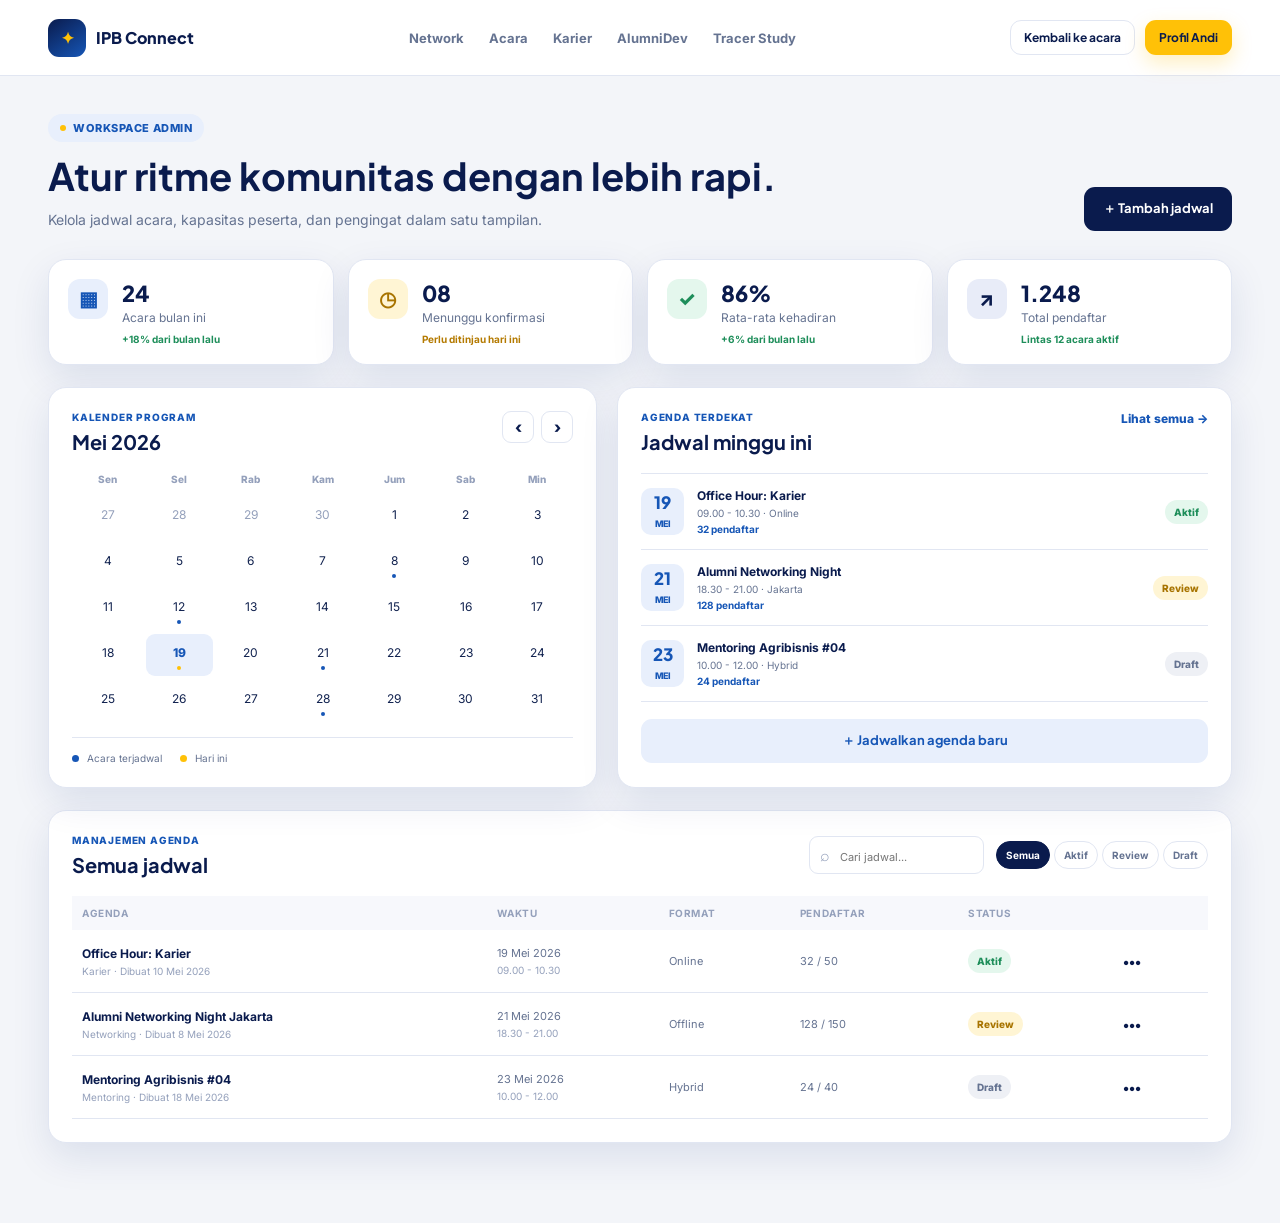
==== admin.html @ ac5ba9db "iupdateee" ====
<!DOCTYPE html>
<html lang="id">
<head>
  <meta charset="UTF-8">
  <meta name="viewport" content="width=device-width, initial-scale=1">
  <title>Admin Jadwal | IPB Connect</title>
  <link rel="stylesheet" href="app.css">
</head>
<body>
  <header class="topnav">
    <div class="container admin-nav-inner">
      <a class="brand" href="dashboard.html"><span class="brand-mark">✦</span>IPB Connect</a>
      <nav class="navlinks">
        <a href="network.html">Network</a><a href="events.html">Acara</a><a href="jobs.html">Karier</a><a href="alumnidev.html">AlumniDev</a><a href="tracer.html">Tracer Study</a>
      </nav>
      <div class="nav-actions"><a class="btn btn-outline btn-sm" href="events.html">Kembali ke acara</a><a class="btn btn-gold btn-sm" href="profile.html">Profil Andi</a></div>
    </div>
  </header>

  <main class="page admin-page">
    <div class="container">
      <div class="page-head">
        <div><span class="eyebrow"><i></i> Workspace admin</span><h1>Atur ritme komunitas dengan lebih rapi.</h1><p>Kelola jadwal acara, kapasitas peserta, dan pengingat dalam satu tampilan.</p></div>
        <button class="btn btn-primary" data-modal="schedule-modal">＋ Tambah jadwal</button>
      </div>

      <section class="admin-stats" aria-label="Ringkasan jadwal">
        <article class="admin-stat"><span class="admin-stat-icon blue">▦</span><div><strong>24</strong><span>Acara bulan ini</span><small>+18% dari bulan lalu</small></div></article>
        <article class="admin-stat"><span class="admin-stat-icon gold">◷</span><div><strong>08</strong><span>Menunggu konfirmasi</span><small class="warning-text">Perlu ditinjau hari ini</small></div></article>
        <article class="admin-stat"><span class="admin-stat-icon green">✓</span><div><strong>86%</strong><span>Rata-rata kehadiran</span><small>+6% dari bulan lalu</small></div></article>
        <article class="admin-stat"><span class="admin-stat-icon navy">↗</span><div><strong>1.248</strong><span>Total pendaftar</span><small>Lintas 12 acara aktif</small></div></article>
      </section>

      <div class="admin-layout">
        <section class="admin-panel calendar-panel">
          <div class="panel-heading"><div><span class="panel-kicker">Kalender program</span><h2>Mei 2026</h2></div><div class="calendar-actions"><button class="icon-action" data-toast="Bulan sebelumnya">‹</button><button class="icon-action" data-toast="Bulan berikutnya">›</button></div></div>
          <div class="calendar-weekdays"><span>Sen</span><span>Sel</span><span>Rab</span><span>Kam</span><span>Jum</span><span>Sab</span><span>Min</span></div>
          <div class="calendar-grid">
            <span class="calendar-day muted-day">27</span><span class="calendar-day muted-day">28</span><span class="calendar-day muted-day">29</span><span class="calendar-day muted-day">30</span><span class="calendar-day">1</span><span class="calendar-day">2</span><span class="calendar-day">3</span>
            <span class="calendar-day">4</span><span class="calendar-day">5</span><span class="calendar-day">6</span><span class="calendar-day">7</span><span class="calendar-day has-event">8<i></i></span><span class="calendar-day">9</span><span class="calendar-day">10</span>
            <span class="calendar-day">11</span><span class="calendar-day has-event">12<i></i></span><span class="calendar-day">13</span><span class="calendar-day">14</span><span class="calendar-day">15</span><span class="calendar-day">16</span><span class="calendar-day">17</span>
            <span class="calendar-day">18</span><span class="calendar-day today has-event">19<i></i></span><span class="calendar-day">20</span><span class="calendar-day has-event">21<i></i></span><span class="calendar-day">22</span><span class="calendar-day">23</span><span class="calendar-day">24</span>
            <span class="calendar-day">25</span><span class="calendar-day">26</span><span class="calendar-day">27</span><span class="calendar-day has-event">28<i></i></span><span class="calendar-day">29</span><span class="calendar-day">30</span><span class="calendar-day">31</span>
          </div>
          <div class="calendar-legend"><span><i class="dot blue-dot"></i> Acara terjadwal</span><span><i class="dot gold-dot"></i> Hari ini</span></div>
        </section>

        <section class="admin-panel upcoming-panel">
          <div class="panel-heading"><div><span class="panel-kicker">Agenda terdekat</span><h2>Jadwal minggu ini</h2></div><a class="text-link" href="events.html">Lihat semua →</a></div>
          <div class="agenda-list">
            <article class="agenda-item"><div class="agenda-date"><b>19</b><span>MEI</span></div><div class="agenda-copy"><strong>Office Hour: Karier</strong><span>09.00 - 10.30 · Online</span><small>32 pendaftar</small></div><span class="status status-live">Aktif</span></article>
            <article class="agenda-item"><div class="agenda-date"><b>21</b><span>MEI</span></div><div class="agenda-copy"><strong>Alumni Networking Night</strong><span>18.30 - 21.00 · Jakarta</span><small>128 pendaftar</small></div><span class="status status-review">Review</span></article>
            <article class="agenda-item"><div class="agenda-date"><b>23</b><span>MEI</span></div><div class="agenda-copy"><strong>Mentoring Agribisnis #04</strong><span>10.00 - 12.00 · Hybrid</span><small>24 pendaftar</small></div><span class="status status-draft">Draft</span></article>
          </div>
          <button class="btn btn-soft full-btn" data-modal="schedule-modal">＋ Jadwalkan agenda baru</button>
        </section>
      </div>

      <section class="admin-panel schedule-table-panel">
        <div class="panel-heading table-heading"><div><span class="panel-kicker">Manajemen agenda</span><h2>Semua jadwal</h2></div><div class="schedule-tools"><div class="admin-search">⌕ <input placeholder="Cari jadwal..."></div><div class="filterbar compact-filter"><button class="active" data-filter="all">Semua</button><button data-filter="active">Aktif</button><button data-filter="review">Review</button><button data-filter="draft">Draft</button></div></div></div>
        <div class="schedule-table-wrap"><table class="schedule-table"><thead><tr><th>Agenda</th><th>Waktu</th><th>Format</th><th>Pendaftar</th><th>Status</th><th></th></tr></thead><tbody>
          <tr data-category="active"><td><strong>Office Hour: Karier</strong><small>Karier · Dibuat 10 Mei 2026</small></td><td>19 Mei 2026<br><small>09.00 - 10.30</small></td><td>Online</td><td>32 / 50</td><td><span class="status status-live">Aktif</span></td><td><button class="table-more" data-toast="Menu jadwal dibuka">•••</button></td></tr>
          <tr data-category="review"><td><strong>Alumni Networking Night Jakarta</strong><small>Networking · Dibuat 8 Mei 2026</small></td><td>21 Mei 2026<br><small>18.30 - 21.00</small></td><td>Offline</td><td>128 / 150</td><td><span class="status status-review">Review</span></td><td><button class="table-more" data-toast="Menu jadwal dibuka">•••</button></td></tr>
          <tr data-category="draft"><td><strong>Mentoring Agribisnis #04</strong><small>Mentoring · Dibuat 18 Mei 2026</small></td><td>23 Mei 2026<br><small>10.00 - 12.00</small></td><td>Hybrid</td><td>24 / 40</td><td><span class="status status-draft">Draft</span></td><td><button class="table-more" data-toast="Menu jadwal dibuka">•••</button></td></tr>
        </tbody></table></div>
      </section>
    </div>
  </main>

  <div class="modal-backdrop" id="schedule-modal"><div class="modal"><button class="modal-close" data-close-modal>×</button><span class="eyebrow"><i></i> Jadwal baru</span><h2 style="margin-top:14px">Buat agenda komunitas</h2><p style="margin-top:8px">Lengkapi detail dasar, lalu tim dapat meninjau sebelum dipublikasikan.</p><form class="admin-form" data-submit="Jadwal berhasil disimpan sebagai draft."><div class="form-grid"><div class="field"><label>Nama agenda</label><input required placeholder="Contoh: Forum alumni bulanan"></div><div class="field"><label>Kategori</label><select><option>Networking</option><option>Karier</option><option>Mentoring</option><option>Riset</option></select></div><div class="field"><label>Tanggal</label><input required type="date"></div><div class="field"><label>Waktu</label><input required type="time"></div><div class="field"><label>Format</label><select><option>Online</option><option>Offline</option><option>Hybrid</option></select></div><div class="field"><label>Kapasitas</label><input required type="number" min="1" placeholder="50"></div><div class="field full"><label>Catatan untuk peserta</label><textarea rows="3" placeholder="Tambahkan informasi singkat tentang agenda..."></textarea></div></div><div class="modal-actions"><button type="button" class="btn btn-outline" data-close-modal>Batal</button><button class="btn btn-primary">Simpan jadwal</button></div></form></div></div>
  <script src="app.js"></script>
</body>
</html>
---- app.css ----
@import url('https://fonts.googleapis.com/css2?family=Plus+Jakarta+Sans:wght@500;600;700;800&family=Inter:wght@400;500;600;700&display=swap');
:root{--navy:#0A1B4D;--blue:#1656B6;--blue-soft:#E8EFFC;--gold:#FFC107;--green:#1E8E5A;--green-soft:#E4F7ED;--red:#D94B4B;--ink:#11224F;--muted:#657391;--muted-2:#94A0BB;--bg:#F3F5F9;--white:#fff;--border:#E1E6F2;--shadow:0 14px 38px rgba(13,40,117,.10);--radius:18px;--max:1240px}
*{box-sizing:border-box}html{scroll-behavior:smooth}body{margin:0;color:var(--ink);background:var(--bg);font-family:Inter,sans-serif;-webkit-font-smoothing:antialiased}a{text-decoration:none;color:inherit}button,input,select,textarea{font:inherit}button{cursor:pointer}h1,h2,h3,h4{font-family:'Plus Jakarta Sans',sans-serif;line-height:1.15;margin:0;color:var(--navy)}p{color:var(--muted);line-height:1.7;margin:0}.container{max-width:var(--max);margin:auto;padding:0 28px}.topnav{height:76px;background:rgba(255,255,255,.94);border-bottom:1px solid var(--border);display:flex;align-items:center;justify-content:space-between;position:sticky;top:0;z-index:10;backdrop-filter:blur(14px)}.brand{display:flex;align-items:center;gap:10px;font-family:'Plus Jakarta Sans';font-weight:800;color:var(--navy)}.brand-mark{width:38px;height:38px;border-radius:11px;background:linear-gradient(145deg,var(--navy),var(--blue));display:grid;place-items:center;color:var(--gold)}.brand-mark svg{width:21px}.navlinks{display:flex;gap:25px;align-items:center;font-size:13px;font-weight:700;color:var(--muted)}.navlinks a:hover,.navlinks a.active{color:var(--blue)}.nav-actions{display:flex;gap:10px;align-items:center}.btn{border:1px solid transparent;border-radius:11px;padding:12px 18px;font-family:'Plus Jakarta Sans';font-weight:700;font-size:13px;display:inline-flex;align-items:center;justify-content:center;gap:8px;transition:.2s}.btn:hover{transform:translateY(-1px)}.btn svg{width:16px;height:16px}.btn-primary{background:var(--navy);color:white}.btn-gold{background:var(--gold);color:var(--navy);box-shadow:0 8px 20px #ffc10740}.btn-outline{background:white;border-color:var(--border);color:var(--navy)}.btn-soft{background:var(--blue-soft);color:var(--blue)}.btn-danger{background:#fff1f1;color:var(--red)}.btn-sm{padding:9px 13px;font-size:12px}.eyebrow{display:inline-flex;gap:7px;align-items:center;padding:7px 12px;border-radius:999px;background:var(--blue-soft);color:var(--blue);font-size:11px;font-weight:800;letter-spacing:.05em;text-transform:uppercase}.eyebrow i{width:6px;height:6px;background:var(--gold);border-radius:50%}.page{padding:38px 0 76px}.page-head{display:flex;justify-content:space-between;gap:24px;align-items:flex-end;margin-bottom:28px}.page-head h1{font-size:clamp(26px,4vw,38px);margin-top:12px}.page-head p{margin-top:10px;max-width:650px;font-size:14px}.page-actions{display:flex;gap:10px;flex-wrap:wrap}.grid{display:grid;gap:18px}.grid-2{grid-template-columns:repeat(2,minmax(0,1fr))}.grid-3{grid-template-columns:repeat(3,minmax(0,1fr))}.grid-4{grid-template-columns:repeat(4,minmax(0,1fr))}.card{background:var(--white);border:1px solid var(--border);border-radius:var(--radius);padding:22px;box-shadow:0 2px 9px #0d28770b}.card h3{font-size:16px}.card-head{display:flex;align-items:center;justify-content:space-between;gap:12px;margin-bottom:17px}.muted{color:var(--muted-2);font-size:12px}.metric{font-family:'Plus Jakarta Sans';font-weight:800;font-size:27px;color:var(--navy)}.metric-label{font-size:12px;color:var(--muted);margin-top:4px}.avatar{width:46px;height:46px;border-radius:14px;display:grid;place-items:center;color:#fff;font-family:'Plus Jakarta Sans';font-weight:800;flex:none;background:linear-gradient(135deg,var(--blue),var(--navy))}.avatar.sm{width:36px;height:36px;border-radius:11px;font-size:11px}.person{display:flex;align-items:center;gap:12px}.person strong{display:block;font-family:'Plus Jakarta Sans';font-size:13px;color:var(--navy)}.person span{display:block;font-size:12px;color:var(--muted);margin-top:3px}.tag{display:inline-block;padding:6px 9px;border-radius:7px;background:var(--blue-soft);color:var(--blue);font-size:10px;font-weight:800}.tag.green{background:var(--green-soft);color:var(--green)}.tag.gold{background:#FFF4D6;color:#9C7000}.tag.red{background:#FFF0F0;color:var(--red)}.hero-strip{background:linear-gradient(120deg,var(--navy),#123893 58%,var(--blue));border-radius:24px;padding:35px;color:#fff;display:flex;justify-content:space-between;align-items:center;gap:28px;overflow:hidden;position:relative}.hero-strip:after{content:'';position:absolute;width:230px;height:230px;border:30px solid #ffffff12;border-radius:50%;right:8%;bottom:-150px}.hero-strip h2{color:white;font-size:28px;max-width:620px}.hero-strip p{color:#d9e3ff;margin-top:10px;max-width:600px;font-size:14px}.hero-strip .btn{margin-top:21px}.hero-stat{display:flex;gap:28px;margin-top:25px}.hero-stat b{font:800 23px 'Plus Jakarta Sans';display:block}.hero-stat span{font-size:11px;color:#c9d5f4}.icon-block{width:44px;height:44px;border-radius:12px;background:var(--blue-soft);color:var(--blue);display:grid;place-items:center}.icon-block svg{width:21px}.filterbar{display:flex;gap:10px;flex-wrap:wrap;margin-bottom:20px}.filterbar button{border:1px solid var(--border);background:#fff;border-radius:999px;padding:9px 14px;color:var(--muted);font-size:12px;font-weight:700}.filterbar button.active,.filterbar button:hover{background:var(--navy);border-color:var(--navy);color:white}.searchline{display:flex;gap:10px;margin-bottom:22px}.searchline input,.field input,.field select,.field textarea{border:1px solid var(--border);background:#fff;border-radius:10px;padding:12px 13px;outline:none;color:var(--ink);width:100%}.searchline input:focus,.field input:focus,.field select:focus,.field textarea:focus{border-color:var(--blue);box-shadow:0 0 0 3px var(--blue-soft)}.searchline input{flex:1}.profile-card{display:flex;gap:16px;align-items:flex-start}.profile-card .profile-main{flex:1}.profile-card h3{font-size:15px}.profile-card p{font-size:12px;margin-top:5px}.profile-card .card-foot{display:flex;justify-content:space-between;align-items:center;margin-top:17px}.event-card,.job-card,.program-card{overflow:hidden;padding:0}.visual{height:126px;padding:18px;color:white;position:relative;background:linear-gradient(135deg,var(--blue),var(--navy))}.visual.green{background:linear-gradient(135deg,#2E7D5B,#134731)}.visual.gold{background:linear-gradient(135deg,#C98A1E,#7A4A0F)}.visual.violet{background:linear-gradient(135deg,#6C5CE7,#3C257E)}.visual .tag{background:#ffffff2b;color:white}.visual svg{position:absolute;width:70px;height:70px;right:18px;bottom:10px;opacity:.22}.card-body{padding:19px}.card-body h3{font-size:15px}.meta{display:flex;gap:10px;flex-wrap:wrap;color:var(--muted-2);font-size:11px;margin:12px 0}.meta span{display:flex;align-items:center;gap:4px}.meta svg{width:13px}.card-body .desc{font-size:12px;line-height:1.6}.card-foot{display:flex;align-items:center;justify-content:space-between;gap:10px;margin-top:15px}.salary{font:800 13px 'Plus Jakarta Sans';color:var(--green)}.table{width:100%;border-collapse:collapse;font-size:12px}.table th{text-align:left;color:var(--muted-2);font-size:10px;text-transform:uppercase;letter-spacing:.05em;padding:11px;border-bottom:1px solid var(--border)}.table td{padding:15px 11px;border-bottom:1px solid var(--border);vertical-align:middle}.table tr:last-child td{border-bottom:0}.progress{height:8px;background:#edf1f7;border-radius:9px;overflow:hidden}.progress span{display:block;height:100%;border-radius:inherit;background:var(--blue)}.steps{display:flex;gap:0;margin:28px 0 34px}.step{flex:1;position:relative;text-align:center;color:var(--muted-2);font-size:11px;font-weight:700}.step:before{content:'';display:block;width:29px;height:29px;margin:0 auto 9px;border-radius:50%;background:#e9edf5;border:2px solid #e9edf5;color:var(--muted-2);line-height:25px}.step:after{content:'';height:2px;background:#e9edf5;position:absolute;top:14px;left:calc(50% + 15px);right:calc(-50% + 15px)}.step:last-child:after{display:none}.step.done,.step.active{color:var(--blue)}.step.done:before,.step.active:before{background:var(--blue);border-color:var(--blue);color:white}.step.done:before{content:'✓'}.step.active:before{content:'•';font-size:20px}.step.done:after{background:var(--blue)}.form-grid{display:grid;grid-template-columns:repeat(2,1fr);gap:16px}.field{display:flex;flex-direction:column;gap:7px}.field.full{grid-column:1/-1}.field label{font-size:12px;font-weight:700;color:var(--navy)}.field textarea{min-height:100px;resize:vertical}.notice{border-radius:13px;padding:14px 16px;background:var(--blue-soft);font-size:12px;color:var(--blue);line-height:1.6}.notice.gold{background:#FFF6D8;color:#866100}.bar-chart{height:170px;display:flex;align-items:flex-end;gap:14px;padding-top:20px}.bar{flex:1;background:var(--blue-soft);border-radius:8px 8px 0 0;position:relative;min-height:20px}.bar.active{background:var(--blue)}.bar b{position:absolute;bottom:-22px;left:50%;transform:translateX(-50%);font-size:10px;color:var(--muted-2);font-weight:600}.toast{position:fixed;right:22px;bottom:22px;background:var(--navy);color:white;padding:13px 17px;border-radius:11px;font-size:12px;box-shadow:var(--shadow);opacity:0;transform:translateY(15px);pointer-events:none;transition:.25s;z-index:30}.toast.show{opacity:1;transform:none}.modal-backdrop{position:fixed;inset:0;background:#09183d88;display:none;place-items:center;z-index:20;padding:20px}.modal-backdrop.open{display:grid}.modal{background:white;border-radius:18px;width:min(520px,100%);padding:25px;box-shadow:var(--shadow)}.modal-head{display:flex;justify-content:space-between;gap:15px;align-items:start;margin-bottom:18px}.modal-close{border:0;background:var(--bg);width:31px;height:31px;border-radius:8px;color:var(--muted)}.auth-page{min-height:100vh;background:linear-gradient(135deg,#f6f8fc 0%,#e8effc 100%);display:grid;place-items:center;padding:24px}.auth-wrap{width:min(980px,100%);display:grid;grid-template-columns:1fr 1fr;background:#fff;border-radius:24px;overflow:hidden;box-shadow:var(--shadow)}.auth-aside{padding:45px;background:linear-gradient(145deg,var(--navy),var(--blue));color:white;position:relative}.auth-aside h1{color:white;font-size:34px;margin-top:25px}.auth-aside p{color:#d9e3ff;font-size:14px;margin-top:14px}.auth-aside ul{margin-top:30px;display:grid;gap:16px;font-size:13px}.auth-aside li{display:flex;gap:10px;align-items:center}.auth-aside li i{width:22px;height:22px;background:var(--gold);border-radius:50%;display:grid;place-items:center;color:var(--navy);font-style:normal;font-weight:800}.auth-form{padding:45px}.auth-form h2{font-size:25px}.auth-form>p{font-size:13px;margin-top:8px}.auth-form .field{margin-top:20px}.auth-form .btn{width:100%;margin-top:22px}.auth-foot{text-align:center;font-size:12px;margin-top:21px;color:var(--muted)}.auth-foot a{color:var(--blue);font-weight:700}
@media(max-width:900px){.navlinks{display:none}.grid-4{grid-template-columns:repeat(2,1fr)}.grid-3{grid-template-columns:repeat(2,1fr)}.hero-strip{align-items:flex-start}.page-head{align-items:flex-start;flex-direction:column}.auth-wrap{grid-template-columns:1fr}.auth-aside{display:none}}
@media(max-width:600px){.container{padding:0 17px}.page{padding-top:25px}.grid-2,.grid-3,.grid-4{grid-template-columns:1fr}.hero-strip{padding:25px 21px}.hero-strip h2{font-size:23px}.hero-stat{gap:17px}.hero-stat b{font-size:18px}.searchline{flex-direction:column}.form-grid{grid-template-columns:1fr}.field.full{grid-column:auto}.topnav{height:68px}.nav-actions .btn-outline{display:none}.auth-form{padding:29px 23px}}

/* Admin schedule workspace */
.admin-nav-inner{display:flex;justify-content:space-between;width:100%;align-items:center}.admin-page{padding-bottom:80px}.admin-stats{display:grid;grid-template-columns:repeat(4,1fr);gap:14px;margin:28px 0 22px}.admin-stat,.admin-panel{background:var(--white);border:1px solid var(--border);box-shadow:var(--shadow);border-radius:var(--radius)}.admin-stat{display:flex;gap:14px;padding:19px}.admin-stat-icon{width:40px;height:40px;border-radius:12px;display:grid;place-items:center;font-size:20px;font-weight:800}.admin-stat-icon.blue{background:var(--blue-soft);color:var(--blue)}.admin-stat-icon.gold{background:#fff5d4;color:#a87400}.admin-stat-icon.green{background:var(--green-soft);color:var(--green)}.admin-stat-icon.navy{background:#e8ecf8;color:var(--navy)}.admin-stat strong{display:block;font:800 22px 'Plus Jakarta Sans';color:var(--navy)}.admin-stat span:not(.admin-stat-icon){display:block;font-size:12px;color:var(--muted);margin-top:3px}.admin-stat small{display:block;color:var(--green);font-size:10px;font-weight:700;margin-top:8px}.admin-stat .warning-text{color:#b47a00}.admin-layout{display:grid;grid-template-columns:1fr 1.12fr;gap:20px;margin-bottom:22px}.admin-panel{padding:23px}.panel-heading{display:flex;justify-content:space-between;gap:16px;align-items:flex-start;margin-bottom:20px}.panel-kicker{display:block;text-transform:uppercase;letter-spacing:.08em;font-size:10px;color:var(--blue);font-weight:800;margin-bottom:7px}.panel-heading h2{font-size:20px}.calendar-actions{display:flex;gap:7px}.icon-action,.table-more{border:1px solid var(--border);background:var(--white);color:var(--navy);border-radius:9px;width:32px;height:32px;font-weight:800}.icon-action:hover,.table-more:hover{background:var(--blue-soft);color:var(--blue)}.calendar-weekdays,.calendar-grid{display:grid;grid-template-columns:repeat(7,1fr);text-align:center}.calendar-weekdays{font-size:10px;font-weight:800;color:var(--muted-2);margin-bottom:9px}.calendar-day{position:relative;min-height:42px;padding-top:11px;font-size:12px;color:var(--ink);border-radius:9px;margin:2px}.calendar-day:hover,.calendar-day.today{background:var(--blue-soft);color:var(--blue);font-weight:800}.calendar-day.muted-day{color:var(--muted-2)}.calendar-day.has-event i{position:absolute;bottom:6px;left:50%;width:4px;height:4px;border-radius:50%;background:var(--blue);transform:translateX(-50%)}.calendar-day.today i{background:var(--gold)}.calendar-legend{display:flex;gap:18px;border-top:1px solid var(--border);margin-top:13px;padding-top:14px;color:var(--muted);font-size:10px}.dot{display:inline-block;width:7px;height:7px;border-radius:50%;margin-right:5px}.blue-dot{background:var(--blue)}.gold-dot{background:var(--gold)}.text-link{font-size:12px;font-weight:800;color:var(--blue);white-space:nowrap}.agenda-list{border-top:1px solid var(--border)}.agenda-item{display:flex;align-items:center;gap:13px;padding:14px 0;border-bottom:1px solid var(--border)}.agenda-date{width:43px;height:47px;flex:0 0 43px;background:var(--blue-soft);border-radius:10px;text-align:center;padding-top:6px;color:var(--blue)}.agenda-date b{display:block;font:800 17px 'Plus Jakarta Sans';line-height:1}.agenda-date span{font-size:9px;font-weight:800}.agenda-copy{min-width:0;flex:1}.agenda-copy strong,.agenda-copy span,.agenda-copy small{display:block;overflow:hidden;text-overflow:ellipsis;white-space:nowrap}.agenda-copy strong{font-size:12px;color:var(--navy)}.agenda-copy span{font-size:10px;color:var(--muted);margin-top:4px}.agenda-copy small{font-size:10px;color:var(--blue);font-weight:700;margin-top:4px}.status{display:inline-flex;border-radius:999px;padding:6px 9px;font-size:10px;font-weight:800;white-space:nowrap}.status-live{background:var(--green-soft);color:var(--green)}.status-review{background:#fff5d4;color:#a87400}.status-draft{background:#eef0f5;color:var(--muted)}.full-btn{width:100%;margin-top:17px}.table-heading{align-items:center}.schedule-tools{display:flex;gap:12px;align-items:center}.admin-search{border:1px solid var(--border);border-radius:9px;padding:8px 10px;color:var(--muted-2);font-size:16px}.admin-search input{border:0;outline:0;width:135px;font-size:11px;color:var(--ink);margin-left:4px}.compact-filter{margin:0;gap:4px}.compact-filter button{padding:7px 9px;font-size:10px}.schedule-table-wrap{overflow-x:auto}.schedule-table{width:100%;border-collapse:collapse;min-width:720px}.schedule-table th{text-align:left;padding:11px 10px;background:#f7f8fc;color:var(--muted-2);font-size:10px;text-transform:uppercase;letter-spacing:.06em}.schedule-table td{padding:15px 10px;border-bottom:1px solid var(--border);font-size:11px;color:var(--muted);vertical-align:middle}.schedule-table td strong,.schedule-table td small{display:block}.schedule-table td strong{color:var(--navy);font-size:12px}.schedule-table td small{font-size:10px;margin-top:4px;color:var(--muted-2)}.table-more{border:0;background:transparent;font-size:14px}.admin-form{margin-top:20px}.admin-form .form-grid{margin-top:0}.modal-actions{display:flex;justify-content:flex-end;gap:9px;margin-top:20px}
@media(max-width:900px){.admin-stats{grid-template-columns:repeat(2,1fr)}.admin-layout{grid-template-columns:1fr}.schedule-tools{align-items:flex-end;flex-direction:column}.table-heading{align-items:flex-start}}
@media(max-width:600px){.admin-nav-inner .nav-actions .btn-gold{display:none}.admin-stats{grid-template-columns:1fr 1fr;gap:10px}.admin-stat{padding:14px 11px;gap:9px}.admin-stat-icon{width:34px;height:34px;font-size:16px}.admin-stat strong{font-size:18px}.admin-stat span:not(.admin-stat-icon){font-size:10px}.admin-panel{padding:17px}.admin-search{width:100%}.admin-search input{width:calc(100% - 30px)}.schedule-tools{width:100%}.compact-filter{width:100%;overflow:auto}.compact-filter button{flex:1}.panel-heading h2{font-size:18px}}
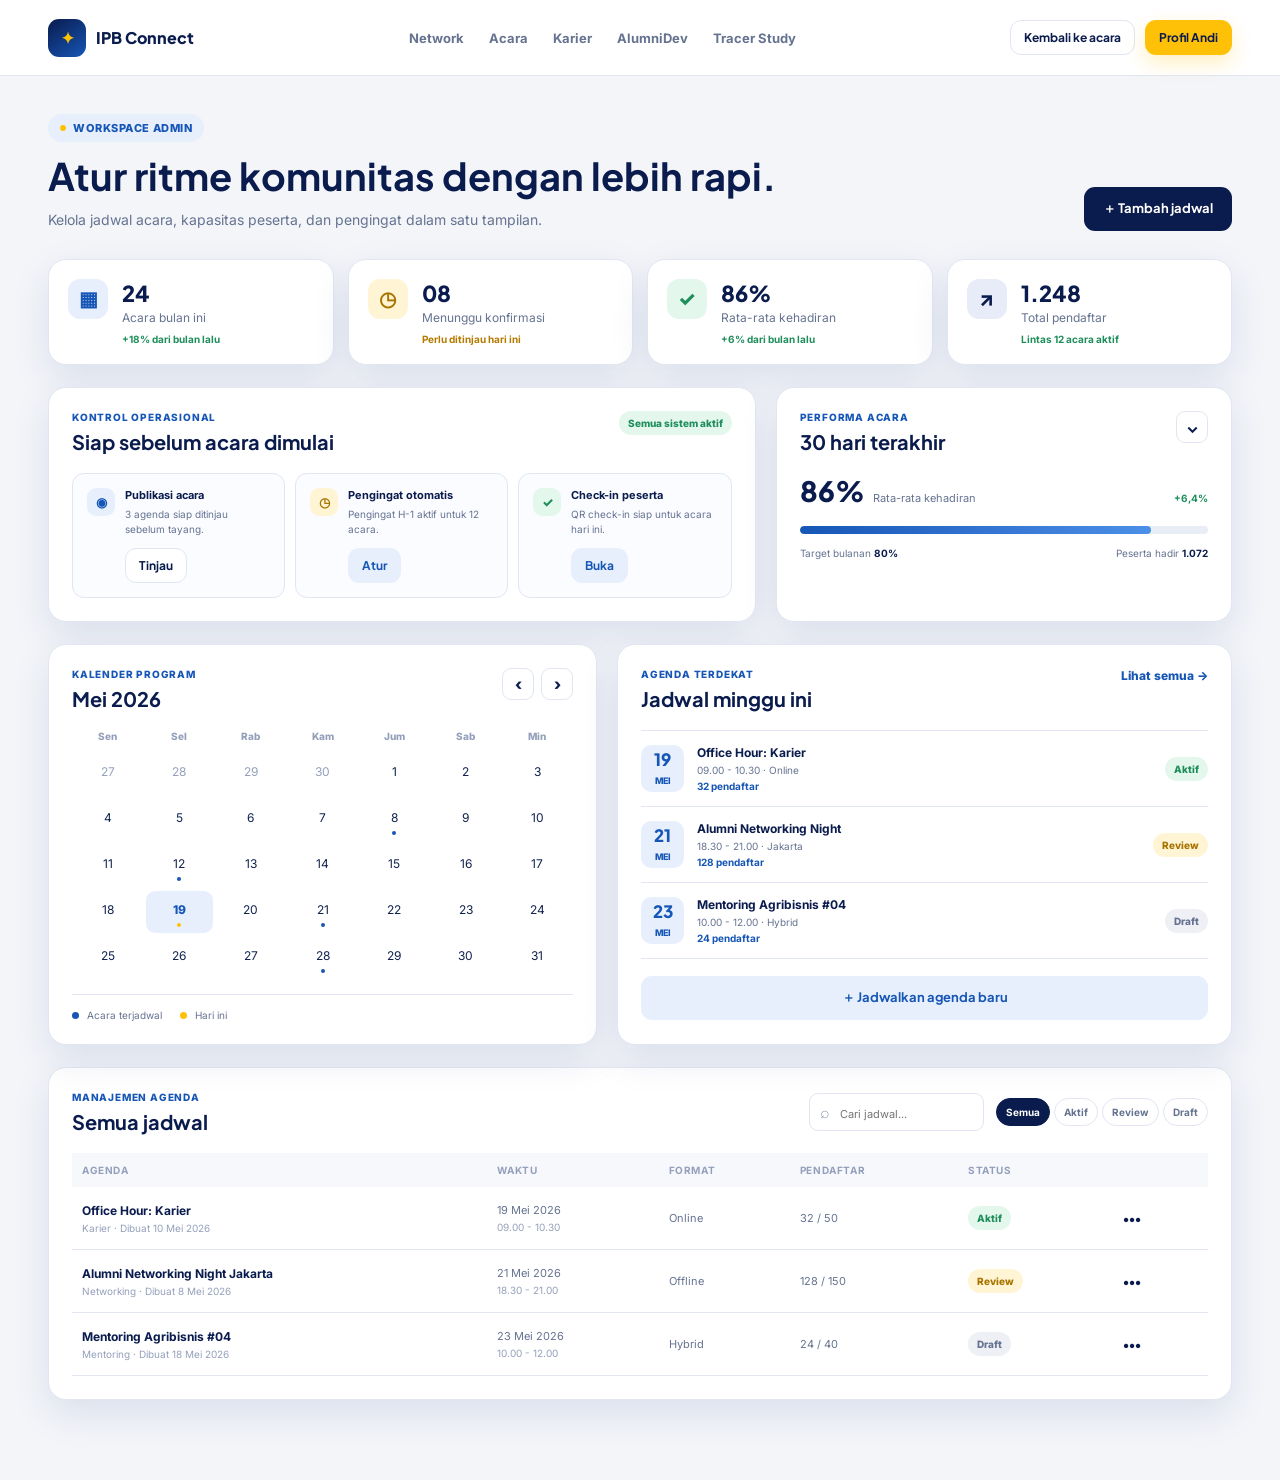
==== commit 664c5f38: "update admin page" ====
--- a/admin.html
+++ b/admin.html
@@ -29,6 +29,23 @@
         <article class="admin-stat"><span class="admin-stat-icon gold">◷</span><div><strong>08</strong><span>Menunggu konfirmasi</span><small class="warning-text">Perlu ditinjau hari ini</small></div></article>
         <article class="admin-stat"><span class="admin-stat-icon green">✓</span><div><strong>86%</strong><span>Rata-rata kehadiran</span><small>+6% dari bulan lalu</small></div></article>
         <article class="admin-stat"><span class="admin-stat-icon navy">↗</span><div><strong>1.248</strong><span>Total pendaftar</span><small>Lintas 12 acara aktif</small></div></article>
+      </section>
+
+      <section class="admin-operations">
+        <div class="admin-panel operation-panel">
+          <div class="panel-heading"><div><span class="panel-kicker">Kontrol operasional</span><h2>Siap sebelum acara dimulai</h2></div><span class="status status-live">Semua sistem aktif</span></div>
+          <div class="operation-grid">
+            <article class="operation-item"><span class="operation-icon">◉</span><div><strong>Publikasi acara</strong><p>3 agenda siap ditinjau sebelum tayang.</p></div><button class="btn btn-outline btn-sm" data-toast="Daftar review dibuka">Tinjau</button></article>
+            <article class="operation-item"><span class="operation-icon gold-icon">◷</span><div><strong>Pengingat otomatis</strong><p>Pengingat H-1 aktif untuk 12 acara.</p></div><button class="btn btn-soft btn-sm" data-toast="Pengaturan pengingat dibuka">Atur</button></article>
+            <article class="operation-item"><span class="operation-icon green-icon">✓</span><div><strong>Check-in peserta</strong><p>QR check-in siap untuk acara hari ini.</p></div><button class="btn btn-soft btn-sm" data-toast="Check-in acara dibuka">Buka</button></article>
+          </div>
+        </div>
+        <div class="admin-panel performance-panel">
+          <div class="panel-heading"><div><span class="panel-kicker">Performa acara</span><h2>30 hari terakhir</h2></div><button class="icon-action" data-toast="Rentang waktu diubah">⌄</button></div>
+          <div class="performance-metric"><strong>86%</strong><span>Rata-rata kehadiran</span><b>+6,4%</b></div>
+          <div class="progress-track"><span style="width:86%"></span></div>
+          <div class="performance-foot"><span>Target bulanan <strong>80%</strong></span><span>Peserta hadir <strong>1.072</strong></span></div>
+        </div>
       </section>
 
       <div class="admin-layout">
--- a/app.css
+++ b/app.css
@@ -7,4 +7,7 @@
 /* Admin schedule workspace */
 .admin-nav-inner{display:flex;justify-content:space-between;width:100%;align-items:center}.admin-page{padding-bottom:80px}.admin-stats{display:grid;grid-template-columns:repeat(4,1fr);gap:14px;margin:28px 0 22px}.admin-stat,.admin-panel{background:var(--white);border:1px solid var(--border);box-shadow:var(--shadow);border-radius:var(--radius)}.admin-stat{display:flex;gap:14px;padding:19px}.admin-stat-icon{width:40px;height:40px;border-radius:12px;display:grid;place-items:center;font-size:20px;font-weight:800}.admin-stat-icon.blue{background:var(--blue-soft);color:var(--blue)}.admin-stat-icon.gold{background:#fff5d4;color:#a87400}.admin-stat-icon.green{background:var(--green-soft);color:var(--green)}.admin-stat-icon.navy{background:#e8ecf8;color:var(--navy)}.admin-stat strong{display:block;font:800 22px 'Plus Jakarta Sans';color:var(--navy)}.admin-stat span:not(.admin-stat-icon){display:block;font-size:12px;color:var(--muted);margin-top:3px}.admin-stat small{display:block;color:var(--green);font-size:10px;font-weight:700;margin-top:8px}.admin-stat .warning-text{color:#b47a00}.admin-layout{display:grid;grid-template-columns:1fr 1.12fr;gap:20px;margin-bottom:22px}.admin-panel{padding:23px}.panel-heading{display:flex;justify-content:space-between;gap:16px;align-items:flex-start;margin-bottom:20px}.panel-kicker{display:block;text-transform:uppercase;letter-spacing:.08em;font-size:10px;color:var(--blue);font-weight:800;margin-bottom:7px}.panel-heading h2{font-size:20px}.calendar-actions{display:flex;gap:7px}.icon-action,.table-more{border:1px solid var(--border);background:var(--white);color:var(--navy);border-radius:9px;width:32px;height:32px;font-weight:800}.icon-action:hover,.table-more:hover{background:var(--blue-soft);color:var(--blue)}.calendar-weekdays,.calendar-grid{display:grid;grid-template-columns:repeat(7,1fr);text-align:center}.calendar-weekdays{font-size:10px;font-weight:800;color:var(--muted-2);margin-bottom:9px}.calendar-day{position:relative;min-height:42px;padding-top:11px;font-size:12px;color:var(--ink);border-radius:9px;margin:2px}.calendar-day:hover,.calendar-day.today{background:var(--blue-soft);color:var(--blue);font-weight:800}.calendar-day.muted-day{color:var(--muted-2)}.calendar-day.has-event i{position:absolute;bottom:6px;left:50%;width:4px;height:4px;border-radius:50%;background:var(--blue);transform:translateX(-50%)}.calendar-day.today i{background:var(--gold)}.calendar-legend{display:flex;gap:18px;border-top:1px solid var(--border);margin-top:13px;padding-top:14px;color:var(--muted);font-size:10px}.dot{display:inline-block;width:7px;height:7px;border-radius:50%;margin-right:5px}.blue-dot{background:var(--blue)}.gold-dot{background:var(--gold)}.text-link{font-size:12px;font-weight:800;color:var(--blue);white-space:nowrap}.agenda-list{border-top:1px solid var(--border)}.agenda-item{display:flex;align-items:center;gap:13px;padding:14px 0;border-bottom:1px solid var(--border)}.agenda-date{width:43px;height:47px;flex:0 0 43px;background:var(--blue-soft);border-radius:10px;text-align:center;padding-top:6px;color:var(--blue)}.agenda-date b{display:block;font:800 17px 'Plus Jakarta Sans';line-height:1}.agenda-date span{font-size:9px;font-weight:800}.agenda-copy{min-width:0;flex:1}.agenda-copy strong,.agenda-copy span,.agenda-copy small{display:block;overflow:hidden;text-overflow:ellipsis;white-space:nowrap}.agenda-copy strong{font-size:12px;color:var(--navy)}.agenda-copy span{font-size:10px;color:var(--muted);margin-top:4px}.agenda-copy small{font-size:10px;color:var(--blue);font-weight:700;margin-top:4px}.status{display:inline-flex;border-radius:999px;padding:6px 9px;font-size:10px;font-weight:800;white-space:nowrap}.status-live{background:var(--green-soft);color:var(--green)}.status-review{background:#fff5d4;color:#a87400}.status-draft{background:#eef0f5;color:var(--muted)}.full-btn{width:100%;margin-top:17px}.table-heading{align-items:center}.schedule-tools{display:flex;gap:12px;align-items:center}.admin-search{border:1px solid var(--border);border-radius:9px;padding:8px 10px;color:var(--muted-2);font-size:16px}.admin-search input{border:0;outline:0;width:135px;font-size:11px;color:var(--ink);margin-left:4px}.compact-filter{margin:0;gap:4px}.compact-filter button{padding:7px 9px;font-size:10px}.schedule-table-wrap{overflow-x:auto}.schedule-table{width:100%;border-collapse:collapse;min-width:720px}.schedule-table th{text-align:left;padding:11px 10px;background:#f7f8fc;color:var(--muted-2);font-size:10px;text-transform:uppercase;letter-spacing:.06em}.schedule-table td{padding:15px 10px;border-bottom:1px solid var(--border);font-size:11px;color:var(--muted);vertical-align:middle}.schedule-table td strong,.schedule-table td small{display:block}.schedule-table td strong{color:var(--navy);font-size:12px}.schedule-table td small{font-size:10px;margin-top:4px;color:var(--muted-2)}.table-more{border:0;background:transparent;font-size:14px}.admin-form{margin-top:20px}.admin-form .form-grid{margin-top:0}.modal-actions{display:flex;justify-content:flex-end;gap:9px;margin-top:20px}
 @media(max-width:900px){.admin-stats{grid-template-columns:repeat(2,1fr)}.admin-layout{grid-template-columns:1fr}.schedule-tools{align-items:flex-end;flex-direction:column}.table-heading{align-items:flex-start}}
-@media(max-width:600px){.admin-nav-inner .nav-actions .btn-gold{display:none}.admin-stats{grid-template-columns:1fr 1fr;gap:10px}.admin-stat{padding:14px 11px;gap:9px}.admin-stat-icon{width:34px;height:34px;font-size:16px}.admin-stat strong{font-size:18px}.admin-stat span:not(.admin-stat-icon){font-size:10px}.admin-panel{padding:17px}.admin-search{width:100%}.admin-search input{width:calc(100% - 30px)}.schedule-tools{width:100%}.compact-filter{width:100%;overflow:auto}.compact-filter button{flex:1}.panel-heading h2{font-size:18px}}+@media(max-width:600px){.admin-nav-inner .nav-actions .btn-gold{display:none}.admin-stats{grid-template-columns:1fr 1fr;gap:10px}.admin-stat{padding:14px 11px;gap:9px}.admin-stat-icon{width:34px;height:34px;font-size:16px}.admin-stat strong{font-size:18px}.admin-stat span:not(.admin-stat-icon){font-size:10px}.admin-panel{padding:17px}.admin-search{width:100%}.admin-search input{width:calc(100% - 30px)}.schedule-tools{width:100%}.compact-filter{width:100%;overflow:auto}.compact-filter button{flex:1}.panel-heading h2{font-size:18px}}
+.admin-operations{display:grid;grid-template-columns:1.55fr 1fr;gap:20px;margin-bottom:22px}.operation-panel,.performance-panel{min-width:0}.operation-grid{display:grid;grid-template-columns:repeat(3,1fr);gap:10px}.operation-item{display:grid;grid-template-columns:auto 1fr;gap:10px;align-items:start;padding:14px;border:1px solid var(--border);border-radius:12px;background:#fbfcff}.operation-icon{width:28px;height:28px;border-radius:9px;background:var(--blue-soft);color:var(--blue);display:grid;place-items:center;font-size:13px;font-weight:800}.gold-icon{background:#fff5d4;color:#a87400}.green-icon{background:var(--green-soft);color:var(--green)}.operation-item div{min-width:0}.operation-item strong{display:block;font-size:11px;color:var(--navy)}.operation-item p{font-size:10px;line-height:1.45;margin-top:5px}.operation-item .btn{grid-column:2;justify-self:start;margin-top:2px}.performance-metric{display:flex;align-items:baseline;gap:8px}.performance-metric strong{font:800 28px 'Plus Jakarta Sans';color:var(--navy)}.performance-metric span{font-size:11px;color:var(--muted);flex:1}.performance-metric b{font-size:10px;color:var(--green)}.progress-track{height:8px;border-radius:99px;background:#e9edf5;margin:18px 0 13px;overflow:hidden}.progress-track span{display:block;height:100%;border-radius:inherit;background:linear-gradient(90deg,var(--blue),#4c8fe7)}.performance-foot{display:flex;justify-content:space-between;gap:10px;color:var(--muted);font-size:10px}.performance-foot strong{color:var(--navy)}
+@media(max-width:900px){.admin-operations{grid-template-columns:1fr}.operation-grid{grid-template-columns:repeat(3,1fr)}}
+@media(max-width:600px){.operation-grid{grid-template-columns:1fr}.operation-item{grid-template-columns:auto 1fr auto;align-items:center}.operation-item .btn{grid-column:auto;margin:0}.performance-foot{font-size:9px}}
